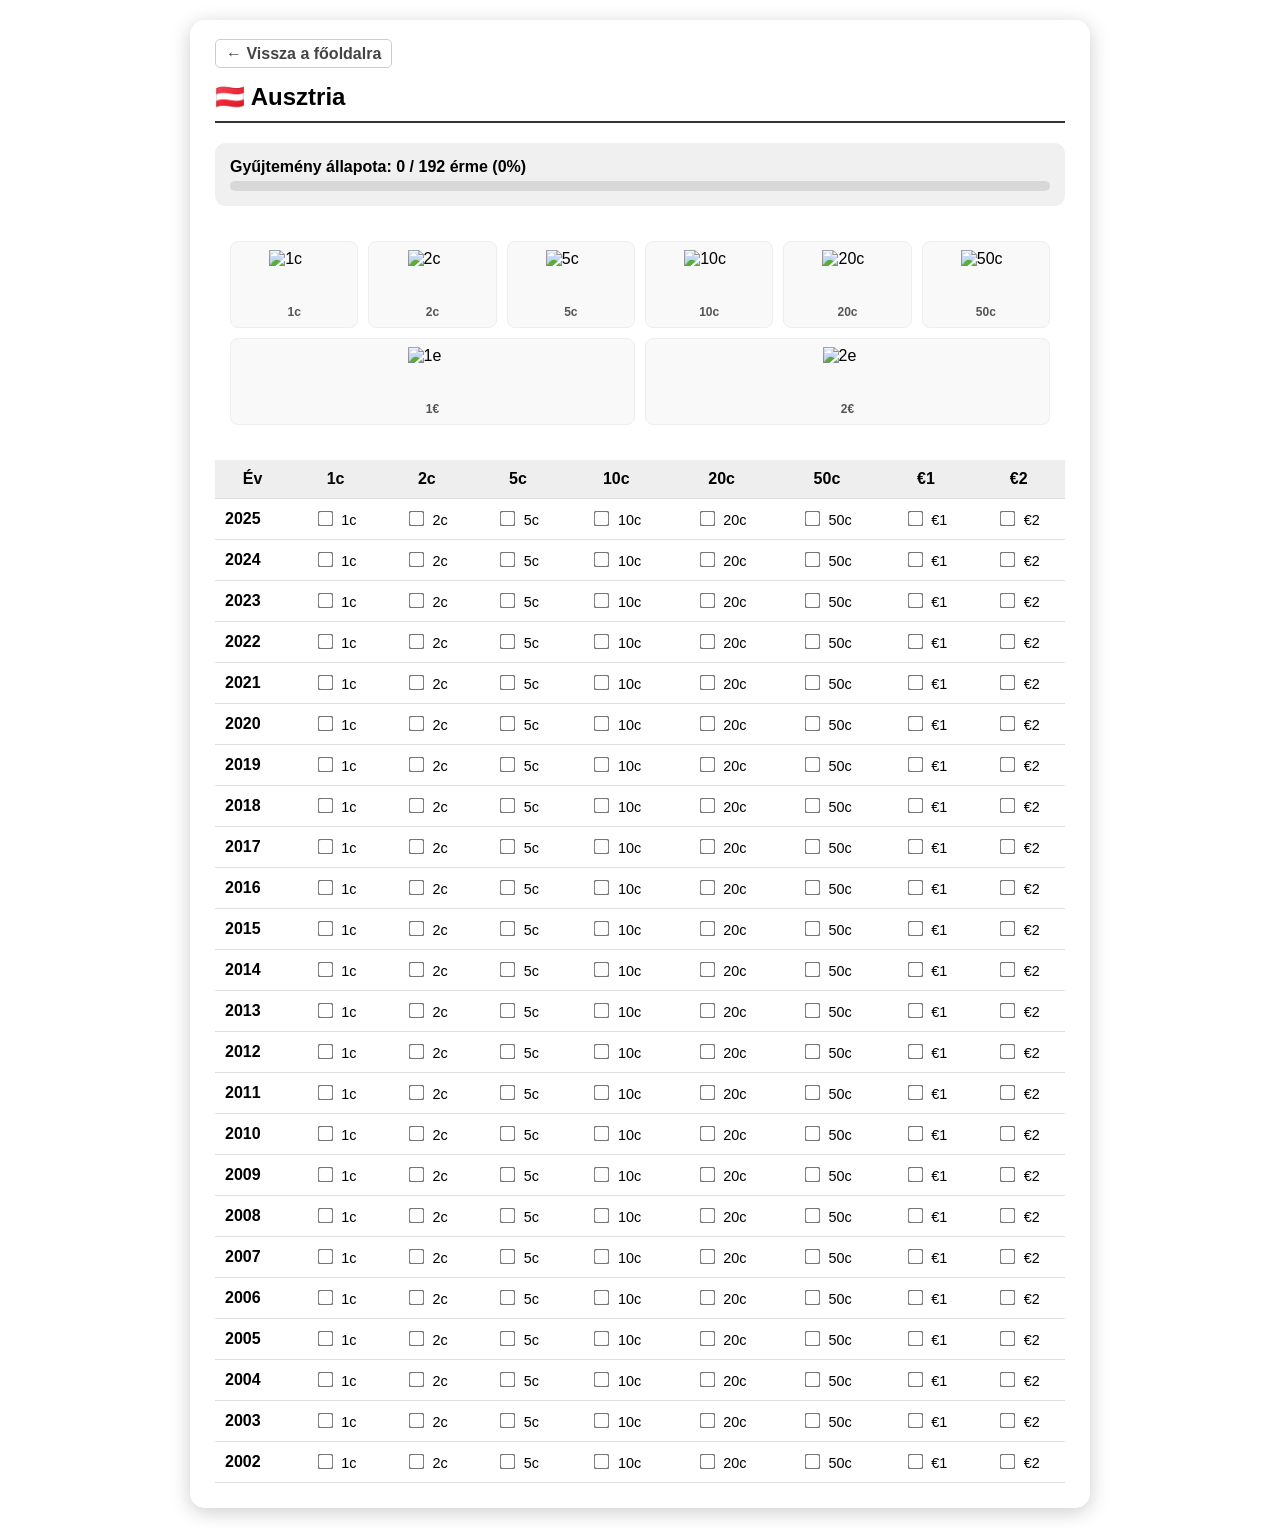
==== at.html @ 564877e3 "Add files via upload" ====
<!DOCTYPE html>
<html lang="hu">
<head>
    <meta charset="UTF-8">
    <title>🇦🇹 Ausztria</title>
    <style>
        /* A stílus marad a régi, de kiegészítettem a galériát, hogy több érme férjen el */
        body { margin: 0; padding: 20px; font-family: 'Segoe UI', Arial, sans-serif; position: relative; min-height: 100vh; display: flex; flex-direction: column; align-items: center; }
        body::before { content: ""; position: fixed; top: 0; left: 0; width: 100%; height: 100%; z-index: -1; background-image: url('hatter.jpg'); background-size: cover; background-position: center; opacity: 0.5; }
        .content-wrapper { background: rgba(255, 255, 255, 0.9); padding: 25px; border-radius: 15px; box-shadow: 0 4px 20px rgba(0,0,0,0.2); width: 100%; max-width: 850px; }
        .nav-header { margin-bottom: 20px; }
        .back-btn { text-decoration: none; color: #444; font-weight: bold; padding: 5px 10px; border: 1px solid #ccc; border-radius: 5px; background: #fff; }
        .back-btn:hover { background: #333; color: #fff; }
        h2 { margin: 10px 0 20px 0; border-bottom: 2px solid #333; padding-bottom: 10px; }
        .table { display: table; border-collapse: collapse; width: 100%; }
        .header-row { display: table-row; background: #eee; font-weight: bold; }
        .row { display: table-row; }
        .row:hover { background-color: rgba(0,0,0,0.03); }
        .cell { display: table-cell; padding: 10px 5px; border-bottom: 1px solid #ddd; vertical-align: middle; text-align: center; }
        .year { font-weight: bold; width: 60px; text-align: left; padding-left: 10px; }
        .no-coin { color: #bbb; font-size: 0.8em; }
        input[type="checkbox"] { transform: scale(1.2); margin-right: 5px; cursor: pointer; }
        label { cursor: pointer; font-size: 0.9em; }

        .coin-gallery { display: flex; flex-wrap: wrap; gap: 10px; justify-content: center; margin-bottom: 20px; background: #fff; padding: 15px; border-radius: 10px; }
        .coin-group { display: flex; flex-direction: column; align-items: center; background: #f9f9f9; padding: 8px; border-radius: 8px; border: 1px solid #eee; flex: 1 1 100px; }
        .coin-group img { width: 50px; height: 50px; object-fit: contain; margin-bottom: 5px; }
        .coin-group span { font-size: 0.75em; font-weight: bold; color: #555; }
        @media (max-width: 480px) { .coin-group { flex: 1 1 22%; } }
    </style>
</head>
<body>

<div class="content-wrapper">
    <div class="nav-header">
        <a href="index.html" class="back-btn">← Vissza a főoldalra</a>
    </div>

    <h2>🇦🇹 Ausztria</h2> <div style="margin-bottom: 20px; background: #f0f0f0; padding: 15px; border-radius: 10px;">
        <div style="font-weight: bold; margin-bottom: 5px;">
            Gyűjtemény állapota: <span id="stat-count">0 / 0</span>
        </div>
        <div style="background: rgba(0,0,0,0.1); height: 10px; border-radius: 5px; overflow: hidden;">
            <div id="stat-bar" style="width: 0%; height: 100%; background: #ed2939; transition: 0.5s;"></div>
        </div>
    </div>

    <div class="coin-gallery">
        <div class="coin-group"><img src="img/at_1c.png" alt="1c"><span>1c</span></div>
        <div class="coin-group"><img src="img/at_2c.png" alt="2c"><span>2c</span></div>
        <div class="coin-group"><img src="img/at_5c.png" alt="5c"><span>5c</span></div>
        <div class="coin-group"><img src="img/at_10c.png" alt="10c"><span>10c</span></div>
        <div class="coin-group"><img src="img/at_20c.png" alt="20c"><span>20c</span></div>
        <div class="coin-group"><img src="img/at_50c.png" alt="50c"><span>50c</span></div>
        <div class="coin-group"><img src="img/at_1e.png" alt="1e"><span>1€</span></div>
        <div class="coin-group"><img src="img/at_2e.png" alt="2e"><span>2€</span></div>
    </div>

    <div id="main-table" class="table">
        <div class="header-row">
            <div class="cell">Év</div>
            <div class="cell">1c</div><div class="cell">2c</div><div class="cell">5c</div>
            <div class="cell">10c</div><div class="cell">20c</div><div class="cell">50c</div>
            <div class="cell">€1</div><div class="cell">€2</div>
        </div>
    </div>
</div>

<script>
    // 3. ÁTÍRANDÓ: Adatstruktúra (Országspecifikus kiadások)
    // Megjegyzés: Ausztria minden évben kiadja az összes címletet forgalomba
    const data = {
        2025: [true, true, true, true, true, true, true, true],
        2024: [true, true, true, true, true, true, true, true],
        2023: [true, true, true, true, true, true, true, true],
        2022: [true, true, true, true, true, true, true, true],
        2021: [true, true, true, true, true, true, true, true],
        2020: [true, true, true, true, true, true, true, true],
        2019: [true, true, true, true, true, true, true, true],
        2018: [true, true, true, true, true, true, true, true],
        2017: [true, true, true, true, true, true, true, true],
        2016: [true, true, true, true, true, true, true, true],
        2015: [true, true, true, true, true, true, true, true],
        2014: [true, true, true, true, true, true, true, true],
        2013: [true, true, true, true, true, true, true, true],
        2012: [true, true, true, true, true, true, true, true],
        2011: [true, true, true, true, true, true, true, true],
        2010: [true, true, true, true, true, true, true, true],
        2009: [true, true, true, true, true, true, true, true],
        2008: [true, true, true, true, true, true, true, true],
        2007: [true, true, true, true, true, true, true, true],
        2006: [true, true, true, true, true, true, true, true],
        2005: [true, true, true, true, true, true, true, true],
        2004: [true, true, true, true, true, true, true, true],
        2003: [true, true, true, true, true, true, true, true],
        2002: [true, true, true, true, true, true, true, true]
    };

    const coins = ['1c', '2c', '5c', '10c', '20c', '50c', '€1', '€2'];
    const table = document.getElementById('main-table');

    function getPossibleTotal() {
        let total = 0;
        Object.values(data).forEach(yearArray => {
            yearArray.forEach(exists => { if (exists) total++; });
        });
        return total;
    }

    function updateLocalStats() {
        const totalPossible = getPossibleTotal();
        let currentChecked = 0;
        // Fontos: Itt a "prefix" segít, hogy az osztrák pipák ne keveredjenek a némettel
        document.querySelectorAll('input[type="checkbox"]').forEach(cb => {
            if (cb.checked) currentChecked++;
        });
        const percent = totalPossible > 0 ? Math.round((currentChecked / totalPossible) * 100) : 0;
        document.getElementById('stat-count').innerText = `${currentChecked} / ${totalPossible} érme (${percent}%)`;
        document.getElementById('stat-bar').style.width = percent + '%';
    }

    Object.keys(data).sort((a, b) => b - a).forEach(year => {
        const row = document.createElement('div');
        row.className = 'row';
        let html = `<div class="cell year">${year}</div>`;
        
        data[year].forEach((ok, i) => {
            // 4. ÁTÍRANDÓ: Az ID-be tegyél országkódot (pl: c-at-), különben felülírják egymást!
            const id = `c-at-${year}-${i}`; 
            html += `<div class="cell">`;
            if (ok) {
                html += `<input type="checkbox" id="${id}" onchange="localStorage.setItem('${id}', this.checked); updateLocalStats()"> <label for="${id}">${coins[i]}</label>`;
            } else {
                html += `<span class="no-coin">-</span>`;
            }
            html += `</div>`;
        });
        
        row.innerHTML = html;
        table.appendChild(row);
    });

    window.onload = () => {
        document.querySelectorAll('input[type="checkbox"]').forEach(cb => {
            cb.checked = localStorage.getItem(cb.id) === 'true';
        });
        updateLocalStats();
    };
</script>
</body>
</html>
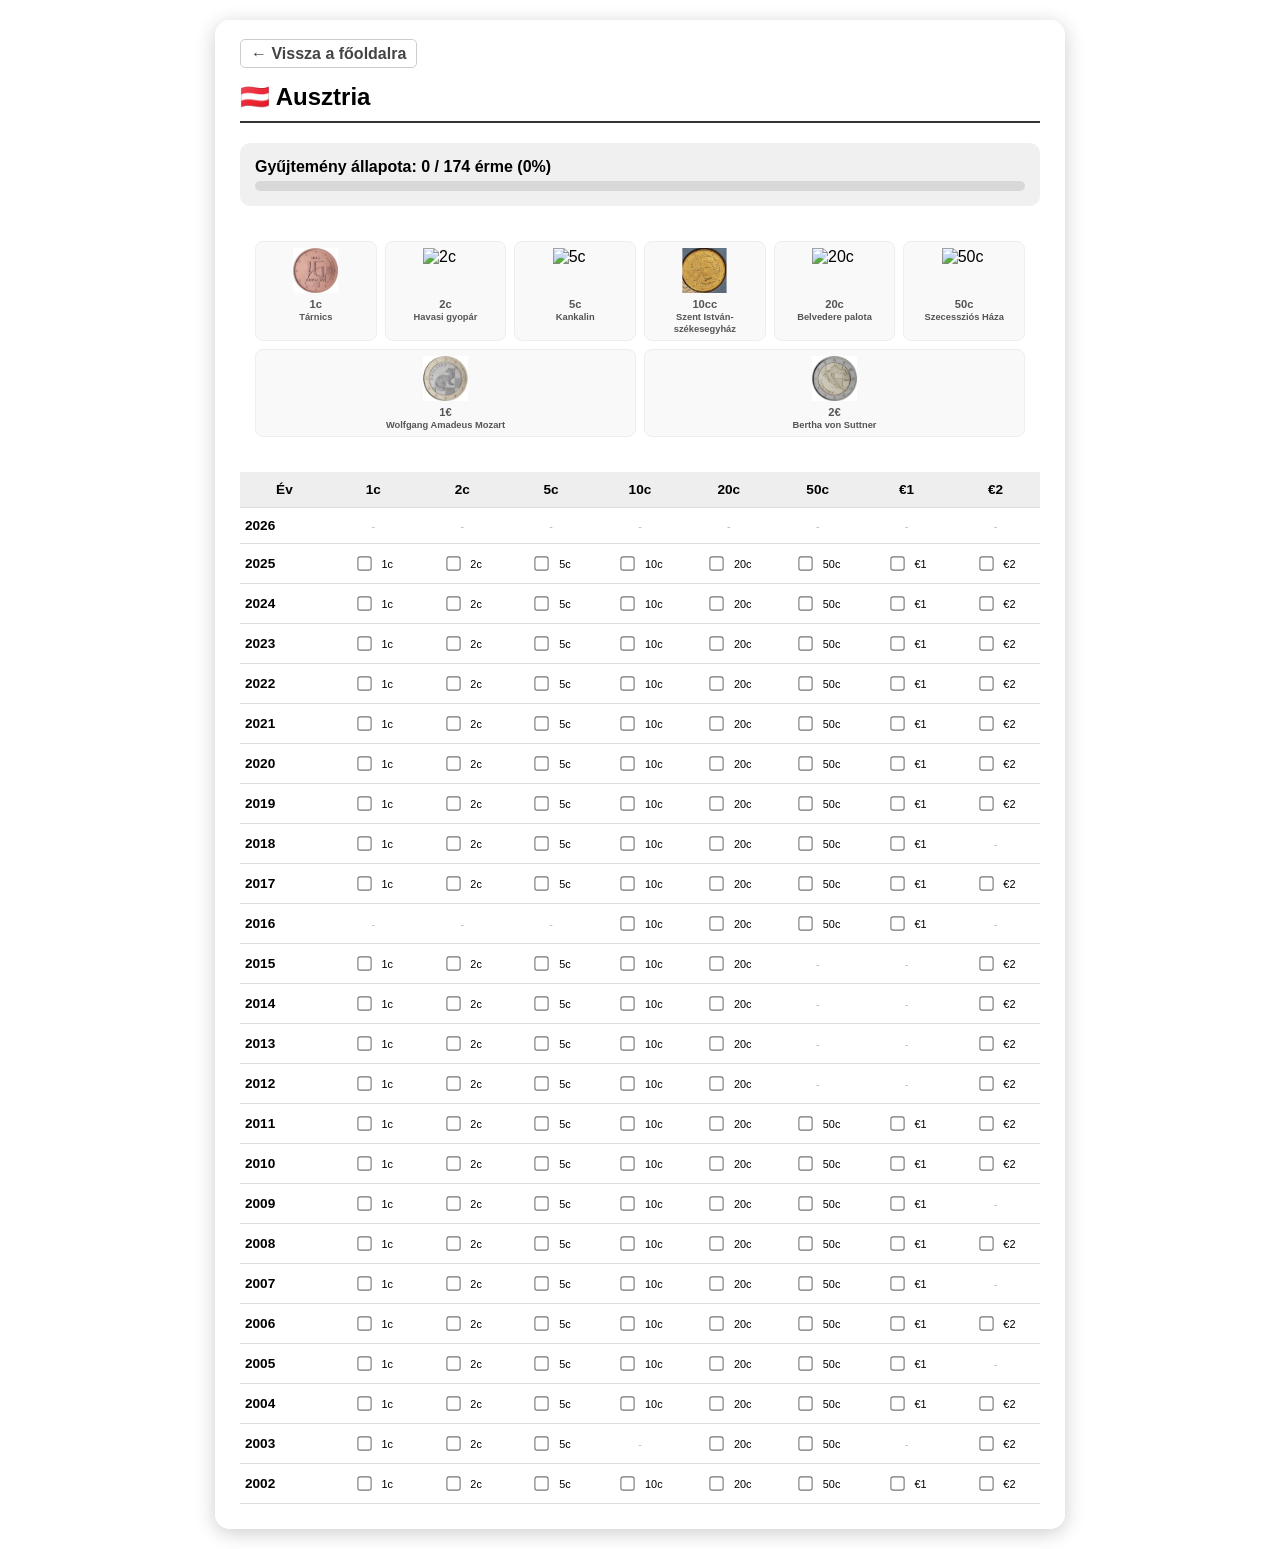
==== commit ad9abac7: "Add files via upload" ====
--- a/at.html
+++ b/at.html
@@ -4,37 +4,65 @@
     <meta charset="UTF-8">
     <title>🇦🇹 Ausztria</title>
     <style>
-        /* A stílus marad a régi, de kiegészítettem a galériát, hogy több érme férjen el */
         body { margin: 0; padding: 20px; font-family: 'Segoe UI', Arial, sans-serif; position: relative; min-height: 100vh; display: flex; flex-direction: column; align-items: center; }
         body::before { content: ""; position: fixed; top: 0; left: 0; width: 100%; height: 100%; z-index: -1; background-image: url('hatter.jpg'); background-size: cover; background-position: center; opacity: 0.5; }
-        .content-wrapper { background: rgba(255, 255, 255, 0.9); padding: 25px; border-radius: 15px; box-shadow: 0 4px 20px rgba(0,0,0,0.2); width: 100%; max-width: 850px; }
+        .content-wrapper { background: rgba(255, 255, 255, 0.9); padding: 25px; border-radius: 15px; box-shadow: 0 4px 20px rgba(0,0,0,0.2); width: 100%; max-width: 850px; box-sizing: border-box; }
         .nav-header { margin-bottom: 20px; }
         .back-btn { text-decoration: none; color: #444; font-weight: bold; padding: 5px 10px; border: 1px solid #ccc; border-radius: 5px; background: #fff; }
         .back-btn:hover { background: #333; color: #fff; }
         h2 { margin: 10px 0 20px 0; border-bottom: 2px solid #333; padding-bottom: 10px; }
-        .table { display: table; border-collapse: collapse; width: 100%; }
+        
+        /* Táblázat beállítások */
+        .table { display: table; border-collapse: collapse; width: 100%; table-layout: fixed; }
         .header-row { display: table-row; background: #eee; font-weight: bold; }
         .row { display: table-row; }
         .row:hover { background-color: rgba(0,0,0,0.03); }
-        .cell { display: table-cell; padding: 10px 5px; border-bottom: 1px solid #ddd; vertical-align: middle; text-align: center; }
-        .year { font-weight: bold; width: 60px; text-align: left; padding-left: 10px; }
+        .cell { display: table-cell; padding: 10px 2px; border-bottom: 1px solid #ddd; vertical-align: middle; text-align: center; font-size: 0.85em; }
+        .year { font-weight: bold; width: 55px; text-align: left; padding-left: 5px; }
+        
         .no-coin { color: #bbb; font-size: 0.8em; }
-        input[type="checkbox"] { transform: scale(1.2); margin-right: 5px; cursor: pointer; }
-        label { cursor: pointer; font-size: 0.9em; }
+        input[type="checkbox"] { 
+            transform: scale(1.1); 
+            cursor: pointer; 
+            vertical-align: middle; /* Középre igazítja a szöveggel */
+        }
+        
+        label { 
+            cursor: pointer; 
+            display: inline-block; /* Ez a kulcs: egymás mellé kerülnek */
+            font-size: 0.8em; 
+            margin-left: 4px; /* Kis hely a pipa és a szöveg között */
+            vertical-align: middle; 
+        }
 
-        .coin-gallery { display: flex; flex-wrap: wrap; gap: 10px; justify-content: center; margin-bottom: 20px; background: #fff; padding: 15px; border-radius: 10px; }
-        .coin-group { display: flex; flex-direction: column; align-items: center; background: #f9f9f9; padding: 8px; border-radius: 8px; border: 1px solid #eee; flex: 1 1 100px; }
-        .coin-group img { width: 50px; height: 50px; object-fit: contain; margin-bottom: 5px; }
-        .coin-group span { font-size: 0.75em; font-weight: bold; color: #555; }
-        @media (max-width: 480px) { .coin-group { flex: 1 1 22%; } }
+        .coin-gallery { display: flex; flex-wrap: wrap; gap: 8px; justify-content: center; margin-bottom: 20px; background: #fff; padding: 15px; border-radius: 10px; }
+        .coin-group { display: flex; flex-direction: column; align-items: center; background: #f9f9f9; padding: 6px; border-radius: 8px; border: 1px solid #eee; flex: 1 1 90px; }
+        .coin-group img { width: 45px; height: 45px; object-fit: contain; margin-bottom: 5px; cursor: pointer; transition: transform 0.2s; }
+        .coin-group img:hover { transform: scale(1.1); }
+        .coin-group span { font-size: 0.7em; font-weight: bold; color: #555; text-align: center; }
+
+        /* Modal stílus */
+        .modal { display: none; position: fixed; z-index: 2000; top: 0; left: 0; width: 100%; height: 100%; background-color: rgba(0,0,0,0.8); justify-content: center; align-items: center; cursor: zoom-out; }
+        .modal-content { max-width: 90%; max-height: 90%; border: 5px solid white; border-radius: 15px; background: white; }
+
+        @media (max-width: 600px) {
+            .cell { font-size: 0.75em; padding: 5px 1px; }
+            .year { width: 45px; }
+            label { font-size: 0.7em; }
+        }
     </style>
 </head>
 <body>
+
+<div id="imageModal" class="modal" onclick="this.style.display='none'">
+    <img class="modal-content" id="imgFull">
+</div>
 
 <div class="content-wrapper">
     <div class="nav-header">
         <a href="index.html" class="back-btn">← Vissza a főoldalra</a>
     </div>
+
 
     <h2>🇦🇹 Ausztria</h2> <div style="margin-bottom: 20px; background: #f0f0f0; padding: 15px; border-radius: 10px;">
         <div style="font-weight: bold; margin-bottom: 5px;">
@@ -45,15 +73,15 @@
         </div>
     </div>
 
-    <div class="coin-gallery">
-        <div class="coin-group"><img src="img/at_1c.png" alt="1c"><span>1c</span></div>
-        <div class="coin-group"><img src="img/at_2c.png" alt="2c"><span>2c</span></div>
-        <div class="coin-group"><img src="img/at_5c.png" alt="5c"><span>5c</span></div>
-        <div class="coin-group"><img src="img/at_10c.png" alt="10c"><span>10c</span></div>
-        <div class="coin-group"><img src="img/at_20c.png" alt="20c"><span>20c</span></div>
-        <div class="coin-group"><img src="img/at_50c.png" alt="50c"><span>50c</span></div>
-        <div class="coin-group"><img src="img/at_1e.png" alt="1e"><span>1€</span></div>
-        <div class="coin-group"><img src="img/at_2e.png" alt="2e"><span>2€</span></div>
+<div class="coin-gallery">
+        <div class="coin-group"><img src="cr/cr-1.jpg" alt="1c" onclick="openModal(this.src)"><span>1c<br><small>Tárnics</small></span></div>
+	<div class="coin-group"><img src="cr/cr-2.jpg" alt="2c" onclick="openModal(this.src)"><span>2c<br><small>Havasi gyopár</small></span></div>
+	<div class="coin-group"><img src="cr/cr-5.jpg" alt="5c" onclick="openModal(this.src)"><span>5c<br><small>Kankalin</small></span></div>
+	<div class="coin-group"><img src="cr/cr-10.jpg" alt="10c" onclick="openModal(this.src)"><span>10cc<br><small>Szent István-székesegyház</small></span></div>
+	<div class="coin-group"><img src="cr/cr-20.jpg" alt="20c" onclick="openModal(this.src)"><span>20c<br><small>Belvedere palota</small></span></div>
+        <div class="coin-group"><img src="cr/cr-50.jpg" alt="50c" onclick="openModal(this.src)"><span>50c<br><small>Szecessziós Háza</small></span></div>
+        <div class="coin-group"><img src="cr/cr-100.jpg" alt="1€" onclick="openModal(this.src)"><span>1€<br><small>Wolfgang Amadeus Mozart</small></span></div>
+        <div class="coin-group"><img src="cr/cr-200.jpg" alt="2€" onclick="openModal(this.src)"><span>2€<br><small>Bertha von Suttner</small></span></div>
     </div>
 
     <div id="main-table" class="table">
@@ -70,49 +98,46 @@
     // 3. ÁTÍRANDÓ: Adatstruktúra (Országspecifikus kiadások)
     // Megjegyzés: Ausztria minden évben kiadja az összes címletet forgalomba
     const data = {
-        2025: [true, true, true, true, true, true, true, true],
+        2026: [false, false, false, false, false, false, false, false],
+	2025: [true, true, true, true, true, true, true, true],
         2024: [true, true, true, true, true, true, true, true],
         2023: [true, true, true, true, true, true, true, true],
         2022: [true, true, true, true, true, true, true, true],
         2021: [true, true, true, true, true, true, true, true],
         2020: [true, true, true, true, true, true, true, true],
         2019: [true, true, true, true, true, true, true, true],
-        2018: [true, true, true, true, true, true, true, true],
+        2018: [true, true, true, true, true, true, true, false],
         2017: [true, true, true, true, true, true, true, true],
-        2016: [true, true, true, true, true, true, true, true],
-        2015: [true, true, true, true, true, true, true, true],
-        2014: [true, true, true, true, true, true, true, true],
-        2013: [true, true, true, true, true, true, true, true],
-        2012: [true, true, true, true, true, true, true, true],
+        2016: [false, false, false, true, true, true, true, false],
+        2015: [true, true, true, true, true, false, false, true],
+        2014: [true, true, true, true, true, false, false, true],
+        2013: [true, true, true, true, true, false, false, true],
+        2012: [true, true, true, true, true, false, false, true],
         2011: [true, true, true, true, true, true, true, true],
         2010: [true, true, true, true, true, true, true, true],
-        2009: [true, true, true, true, true, true, true, true],
+        2009: [true, true, true, true, true, true, true, false],
         2008: [true, true, true, true, true, true, true, true],
-        2007: [true, true, true, true, true, true, true, true],
+        2007: [true, true, true, true, true, true, true, false],
         2006: [true, true, true, true, true, true, true, true],
-        2005: [true, true, true, true, true, true, true, true],
+        2005: [true, true, true, true, true, true, true, false],
         2004: [true, true, true, true, true, true, true, true],
-        2003: [true, true, true, true, true, true, true, true],
+        2003: [true, true, true, false, true, true, false, true],
         2002: [true, true, true, true, true, true, true, true]
     };
 
-    const coins = ['1c', '2c', '5c', '10c', '20c', '50c', '€1', '€2'];
+   const coins = ['1c', '2c', '5c', '10c', '20c', '50c', '€1', '€2'];
     const table = document.getElementById('main-table');
 
-    function getPossibleTotal() {
-        let total = 0;
-        Object.values(data).forEach(yearArray => {
-            yearArray.forEach(exists => { if (exists) total++; });
-        });
-        return total;
+    function openModal(src) {
+        document.getElementById('imageModal').style.display = 'flex';
+        document.getElementById('imgFull').src = src;
     }
 
     function updateLocalStats() {
-        const totalPossible = getPossibleTotal();
+        const totalPossible = Object.values(data).flat().filter(Boolean).length;
         let currentChecked = 0;
-        // Fontos: Itt a "prefix" segít, hogy az osztrák pipák ne keveredjenek a némettel
         document.querySelectorAll('input[type="checkbox"]').forEach(cb => {
-            if (cb.checked) currentChecked++;
+            if (cb.id.startsWith('c-at-') && cb.checked) currentChecked++;
         });
         const percent = totalPossible > 0 ? Math.round((currentChecked / totalPossible) * 100) : 0;
         document.getElementById('stat-count').innerText = `${currentChecked} / ${totalPossible} érme (${percent}%)`;
@@ -125,8 +150,7 @@
         let html = `<div class="cell year">${year}</div>`;
         
         data[year].forEach((ok, i) => {
-            // 4. ÁTÍRANDÓ: Az ID-be tegyél országkódot (pl: c-at-), különben felülírják egymást!
-            const id = `c-at-${year}-${i}`; 
+            const id = `c-at-${year}-${i}`;
             html += `<div class="cell">`;
             if (ok) {
                 html += `<input type="checkbox" id="${id}" onchange="localStorage.setItem('${id}', this.checked); updateLocalStats()"> <label for="${id}">${coins[i]}</label>`;
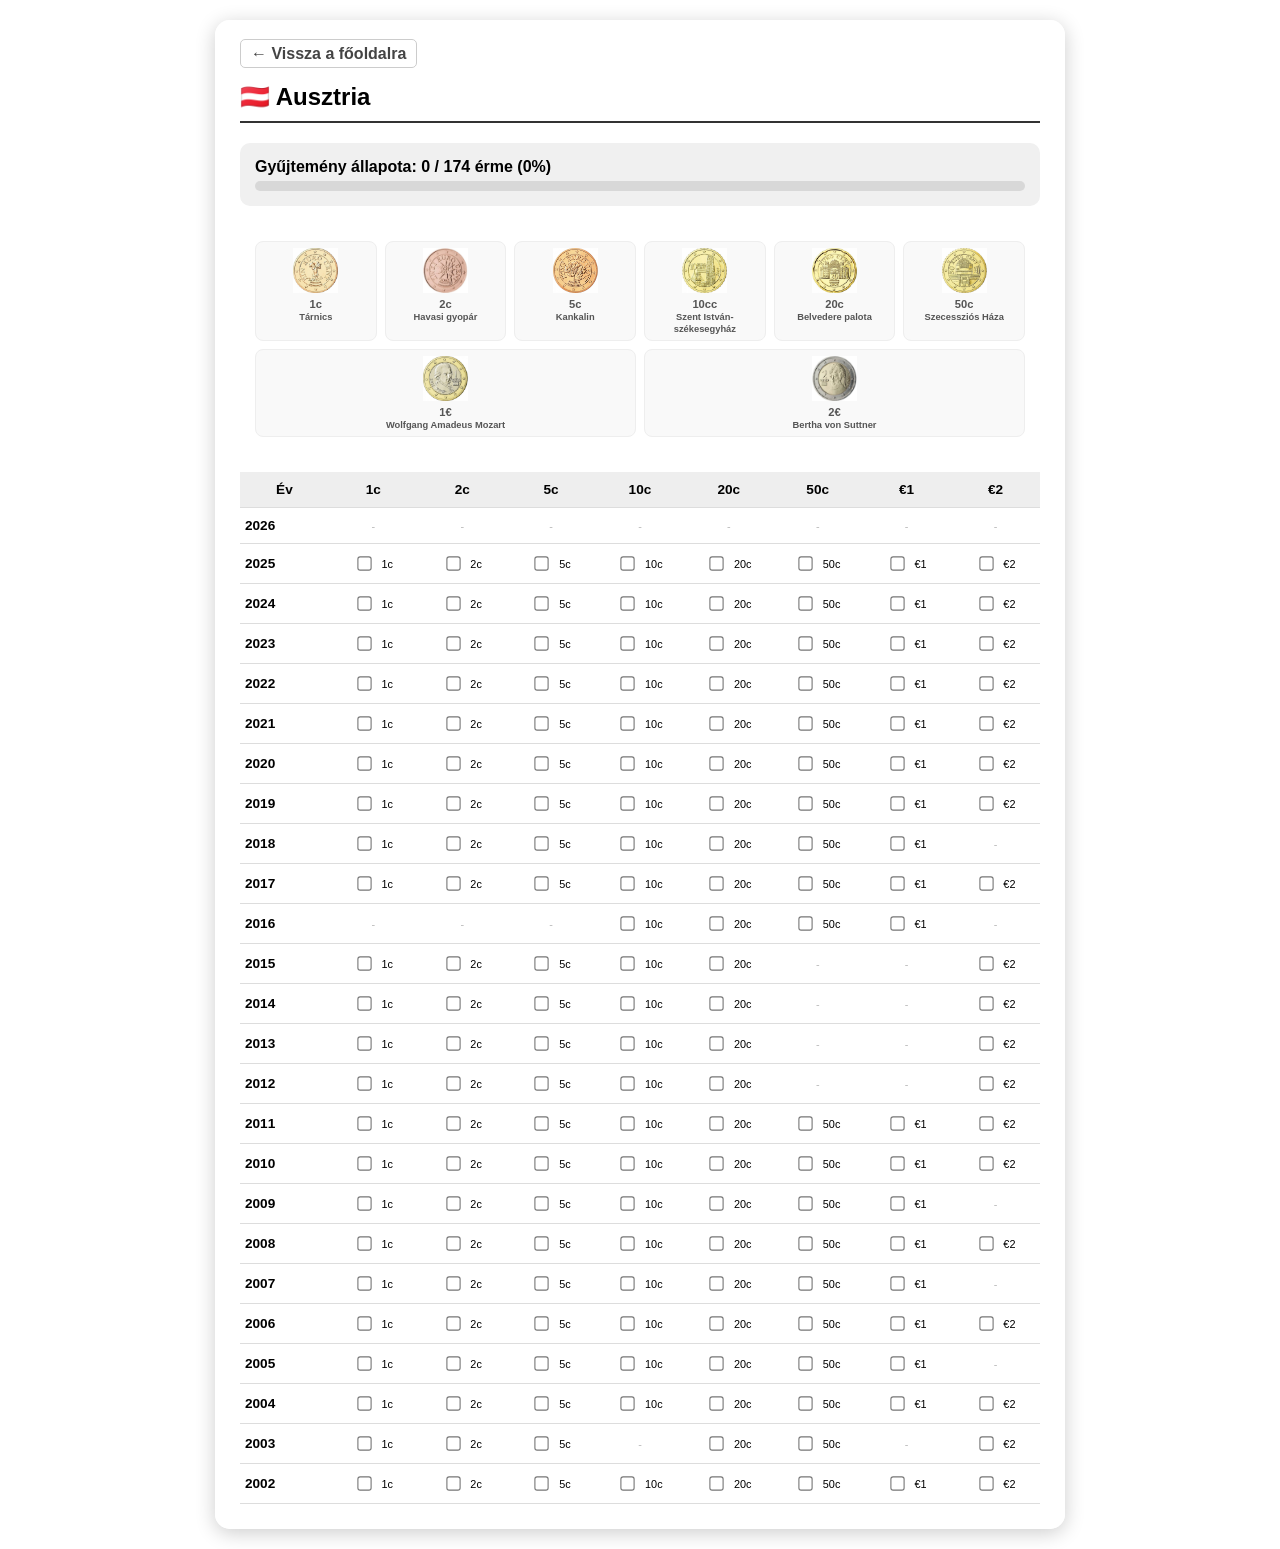
==== commit 334bf4a0: "Add files via upload" ====
--- a/at.html
+++ b/at.html
@@ -74,14 +74,14 @@
     </div>
 
 <div class="coin-gallery">
-        <div class="coin-group"><img src="cr/cr-1.jpg" alt="1c" onclick="openModal(this.src)"><span>1c<br><small>Tárnics</small></span></div>
-	<div class="coin-group"><img src="cr/cr-2.jpg" alt="2c" onclick="openModal(this.src)"><span>2c<br><small>Havasi gyopár</small></span></div>
-	<div class="coin-group"><img src="cr/cr-5.jpg" alt="5c" onclick="openModal(this.src)"><span>5c<br><small>Kankalin</small></span></div>
-	<div class="coin-group"><img src="cr/cr-10.jpg" alt="10c" onclick="openModal(this.src)"><span>10cc<br><small>Szent István-székesegyház</small></span></div>
-	<div class="coin-group"><img src="cr/cr-20.jpg" alt="20c" onclick="openModal(this.src)"><span>20c<br><small>Belvedere palota</small></span></div>
-        <div class="coin-group"><img src="cr/cr-50.jpg" alt="50c" onclick="openModal(this.src)"><span>50c<br><small>Szecessziós Háza</small></span></div>
-        <div class="coin-group"><img src="cr/cr-100.jpg" alt="1€" onclick="openModal(this.src)"><span>1€<br><small>Wolfgang Amadeus Mozart</small></span></div>
-        <div class="coin-group"><img src="cr/cr-200.jpg" alt="2€" onclick="openModal(this.src)"><span>2€<br><small>Bertha von Suttner</small></span></div>
+        <div class="coin-group"><img src="at/at-1.jpg" alt="1c" onclick="openModal(this.src)"><span>1c<br><small>Tárnics</small></span></div>
+	<div class="coin-group"><img src="at/at-2.jpg" alt="2c" onclick="openModal(this.src)"><span>2c<br><small>Havasi gyopár</small></span></div>
+	<div class="coin-group"><img src="at/at-5.jpg" alt="5c" onclick="openModal(this.src)"><span>5c<br><small>Kankalin</small></span></div>
+	<div class="coin-group"><img src="at/at-10.jpg" alt="10c" onclick="openModal(this.src)"><span>10cc<br><small>Szent István-székesegyház</small></span></div>
+	<div class="coin-group"><img src="at/at-20.jpg" alt="20c" onclick="openModal(this.src)"><span>20c<br><small>Belvedere palota</small></span></div>
+        <div class="coin-group"><img src="at/at-50.jpg" alt="50c" onclick="openModal(this.src)"><span>50c<br><small>Szecessziós Háza</small></span></div>
+        <div class="coin-group"><img src="at/at-100.jpg" alt="1€" onclick="openModal(this.src)"><span>1€<br><small>Wolfgang Amadeus Mozart</small></span></div>
+        <div class="coin-group"><img src="at/at-200.jpg" alt="2€" onclick="openModal(this.src)"><span>2€<br><small>Bertha von Suttner</small></span></div>
     </div>
 
     <div id="main-table" class="table">
